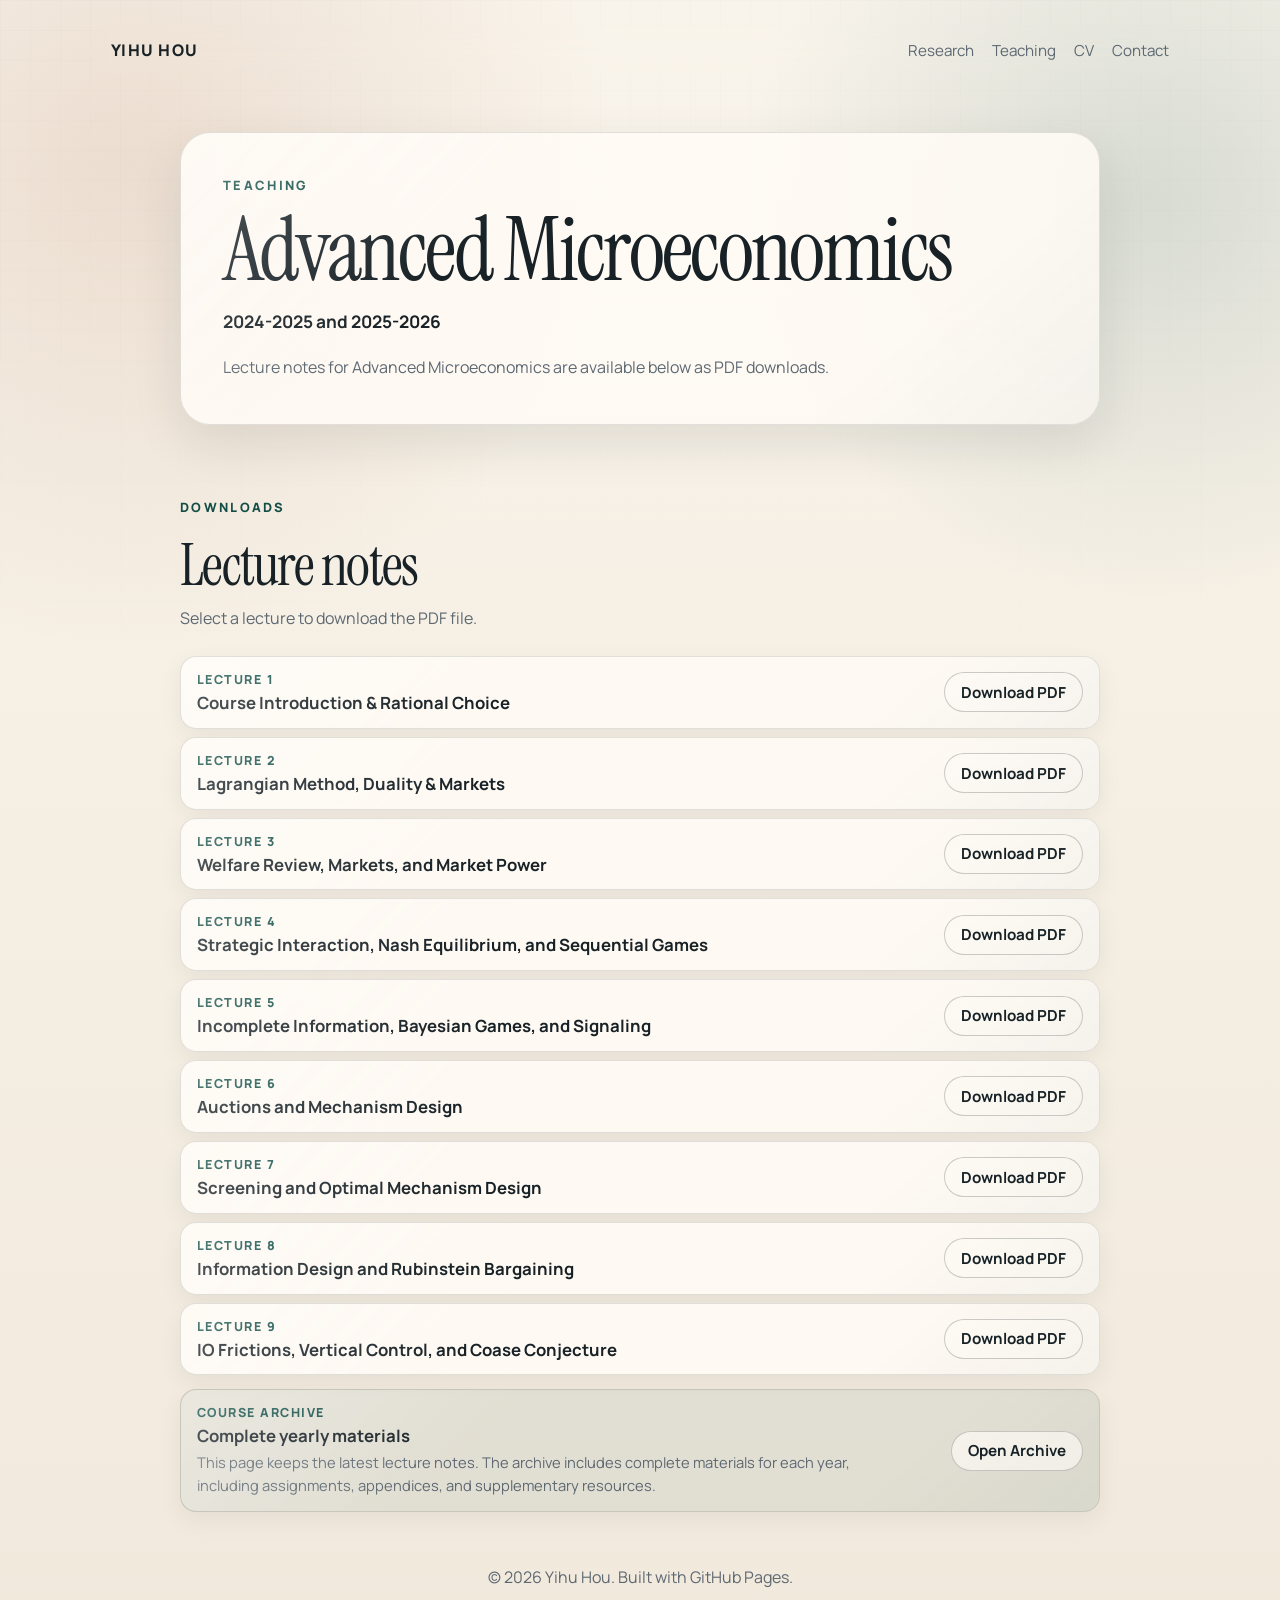
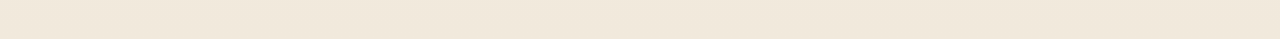
==== Teaching/advanced-microeconomics/index.html @ 3be5e12d "add course materials" ====
<!DOCTYPE html>
<html lang="en">
<head>
  <meta charset="UTF-8">
  <meta name="viewport" content="width=device-width, initial-scale=1.0">
  <title>Advanced Microeconomics | Yihu Hou</title>
  <meta
    name="description"
    content="Advanced Microeconomics course materials by Yihu Hou, including downloadable lecture notes."
  >
  <meta name="robots" content="index,follow">
  <link rel="canonical" href="https://yihuhou.github.io/Teaching/advanced-microeconomics/">
  <meta property="og:type" content="website">
  <meta property="og:url" content="https://yihuhou.github.io/Teaching/advanced-microeconomics/">
  <meta property="og:title" content="Advanced Microeconomics | Yihu Hou">
  <meta
    property="og:description"
    content="Download lecture notes for Advanced Microeconomics by Yihu Hou."
  >
  <link rel="preconnect" href="https://fonts.googleapis.com">
  <link rel="preconnect" href="https://fonts.gstatic.com" crossorigin>
  <link
    href="https://fonts.googleapis.com/css2?family=Instrument+Serif:ital@0;1&family=Manrope:wght@400;500;600;700;800&display=swap"
    rel="stylesheet"
  >
  <link rel="stylesheet" href="../../assets/styles.css">
</head>
<body>
  <div class="page-shell">
    <header class="site-header">
      <a class="brand" href="../../index.html">Yihu Hou</a>
      <nav class="site-nav" aria-label="Main navigation">
        <a href="../../index.html#research">Research</a>
        <a href="../../index.html#teaching">Teaching</a>
        <a href="../../index.html#cv">CV</a>
        <a href="../../index.html#contact">Contact</a>
      </nav>
    </header>

    <main id="top">
      <section class="section course-hero" data-reveal>
        <div class="course-hero-copy">
          <p class="eyebrow">Teaching</p>
          <h1>Advanced Microeconomics</h1>
          <p class="hero-role">2024-2025 and 2025-2026</p>
          <p class="hero-text">
            Lecture notes for Advanced Microeconomics are available below as PDF
            downloads.
          </p>
        </div>
      </section>

      <section class="section materials-section" data-reveal>
        <div class="section-heading">
          <p class="eyebrow">Downloads</p>
          <h2>Lecture notes</h2>
          <p class="section-note">
            Select a lecture to download the PDF file.
          </p>
        </div>

        <div class="materials-list" aria-label="Advanced Microeconomics PDF downloads">
          <article class="material-row">
            <div class="material-info">
              <span class="paper-tag">Lecture 1</span>
              <h3>Course Introduction &amp; Rational Choice</h3>
            </div>
            <a class="button button-secondary" href="lec1.pdf" download>Download PDF</a>
          </article>
          <article class="material-row">
            <div class="material-info">
              <span class="paper-tag">Lecture 2</span>
              <h3>Lagrangian Method, Duality &amp; Markets</h3>
            </div>
            <a class="button button-secondary" href="lec2.pdf" download>Download PDF</a>
          </article>
          <article class="material-row">
            <div class="material-info">
              <span class="paper-tag">Lecture 3</span>
              <h3>Welfare Review, Markets, and Market Power</h3>
            </div>
            <a class="button button-secondary" href="lec3.pdf" download>Download PDF</a>
          </article>
          <article class="material-row">
            <div class="material-info">
              <span class="paper-tag">Lecture 4</span>
              <h3>Strategic Interaction, Nash Equilibrium, and Sequential Games</h3>
            </div>
            <a class="button button-secondary" href="lec4.pdf" download>Download PDF</a>
          </article>
          <article class="material-row">
            <div class="material-info">
              <span class="paper-tag">Lecture 5</span>
              <h3>Incomplete Information, Bayesian Games, and Signaling</h3>
            </div>
            <a class="button button-secondary" href="lec5.pdf" download>Download PDF</a>
          </article>
          <article class="material-row">
            <div class="material-info">
              <span class="paper-tag">Lecture 6</span>
              <h3>Auctions and Mechanism Design</h3>
            </div>
            <a class="button button-secondary" href="lec6.pdf" download>Download PDF</a>
          </article>
          <article class="material-row">
            <div class="material-info">
              <span class="paper-tag">Lecture 7</span>
              <h3>Screening and Optimal Mechanism Design</h3>
            </div>
            <a class="button button-secondary" href="lec7.pdf" download>Download PDF</a>
          </article>
          <article class="material-row">
            <div class="material-info">
              <span class="paper-tag">Lecture 8</span>
              <h3>Information Design and Rubinstein Bargaining</h3>
            </div>
            <a class="button button-secondary" href="lec8.pdf" download>Download PDF</a>
          </article>
          <article class="material-row">
            <div class="material-info">
              <span class="paper-tag">Lecture 9</span>
              <h3>IO Frictions, Vertical Control, and Coase Conjecture</h3>
            </div>
            <a class="button button-secondary" href="lec9.pdf" download>Download PDF</a>
          </article>
          <article class="material-row material-row-note">
            <div class="material-info">
              <span class="paper-tag">Course archive</span>
              <h3>Complete yearly materials</h3>
              <p>
                This page keeps the latest lecture notes. The archive includes
                complete materials for each year, including assignments, appendices,
                and supplementary resources.
              </p>
            </div>
            <a
              class="button button-secondary"
              href="https://github.com/yihuhou/microeconomics"
              target="_blank"
              rel="noreferrer"
            >
              Open Archive
            </a>
          </article>
        </div>
      </section>
    </main>

    <footer class="site-footer">
      <p>&copy; <span id="current-year"></span> Yihu Hou. Built with GitHub Pages.</p>
    </footer>
  </div>

  <script src="../../assets/script.js"></script>
</body>
</html>
---- assets/styles.css ----
:root {
  --bg: #f6f1e8;
  --surface: rgba(255, 251, 245, 0.88);
  --surface-strong: #fffdf8;
  --ink: #172126;
  --muted: #5d6872;
  --line: rgba(23, 33, 38, 0.12);
  --line-strong: rgba(23, 33, 38, 0.22);
  --accent: #124e47;
  --accent-soft: rgba(18, 78, 71, 0.12);
  --warm: #9f5a34;
  --shadow: 0 18px 50px rgba(20, 29, 34, 0.1);
  --radius-xl: 30px;
  --radius-lg: 22px;
  --radius-md: 18px;
  --radius-sm: 999px;
  --max-width: 1100px;
}

*,
*::before,
*::after {
  box-sizing: border-box;
}

html {
  scroll-behavior: smooth;
}

body {
  margin: 0;
  min-height: 100vh;
  font-family: "Manrope", "Segoe UI", sans-serif;
  color: var(--ink);
  background:
    radial-gradient(circle at 10% 10%, rgba(159, 90, 52, 0.14), transparent 26%),
    radial-gradient(circle at 90% 12%, rgba(18, 78, 71, 0.14), transparent 22%),
    linear-gradient(180deg, #f9f4eb 0%, #f1e9dc 100%);
}

body::before {
  content: "";
  position: fixed;
  inset: 0;
  pointer-events: none;
  background-image:
    linear-gradient(rgba(23, 33, 38, 0.03) 1px, transparent 1px),
    linear-gradient(90deg, rgba(23, 33, 38, 0.03) 1px, transparent 1px);
  background-size: 30px 30px;
  mask-image: linear-gradient(180deg, rgba(0, 0, 0, 0.35), transparent 85%);
}

a {
  color: inherit;
  text-decoration: none;
}

img {
  display: block;
  max-width: 100%;
}

h1,
h2,
h3,
p,
dl,
dd,
dt,
figure {
  margin: 0;
}

ul {
  margin: 0;
  padding: 0;
}

.page-shell {
  width: min(calc(100% - 32px), var(--max-width));
  margin: 0 auto;
  padding: 24px 0 48px;
}

.site-header {
  position: sticky;
  top: 18px;
  z-index: 20;
  display: flex;
  align-items: center;
  justify-content: space-between;
  gap: 16px;
  padding: 14px 20px;
  margin-bottom: 28px;
  border: 1px solid transparent;
  border-radius: var(--radius-sm);
  backdrop-filter: blur(14px);
  transition:
    background-color 200ms ease,
    border-color 200ms ease,
    box-shadow 200ms ease;
}

.site-header.is-scrolled {
  background: rgba(255, 251, 245, 0.78);
  border-color: rgba(23, 33, 38, 0.08);
  box-shadow: 0 10px 28px rgba(20, 29, 34, 0.08);
}

.brand {
  font-size: 1rem;
  font-weight: 800;
  letter-spacing: 0.08em;
  text-transform: uppercase;
}

.site-nav {
  display: flex;
  flex-wrap: wrap;
  justify-content: flex-end;
  gap: 18px;
}

.site-nav a,
.paper-links a,
.contact-links a {
  transition:
    color 180ms ease,
    border-color 180ms ease,
    transform 180ms ease,
    background-color 180ms ease;
}

.site-nav a {
  font-size: 0.95rem;
  color: var(--muted);
}

.site-nav a:hover,
.site-nav a:focus-visible,
.paper-links a:hover,
.paper-links a:focus-visible,
.contact-links a:hover,
.contact-links a:focus-visible {
  color: var(--accent);
}

.section {
  padding: 36px 0;
}

.hero,
.research-grid,
.cv-grid {
  display: grid;
  gap: 20px;
}

.hero {
  grid-template-columns: minmax(0, 1.2fr) minmax(280px, 360px);
  align-items: center;
  padding-top: 42px;
}

.hero-copy,
.hero-photo,
.paper-card,
.teaching-card,
.course-hero-copy,
.material-row,
.cv-card,
.contact-panel {
  position: relative;
  overflow: hidden;
  border: 1px solid var(--line);
  border-radius: var(--radius-xl);
  background: var(--surface);
  box-shadow: var(--shadow);
}

.hero-copy,
.course-hero-copy,
.contact-panel {
  padding: clamp(28px, 4vw, 42px);
}

.hero-photo,
.paper-card,
.teaching-card,
.cv-card {
  padding: 22px;
}

.hero-copy::after,
.hero-photo::after,
.paper-card::after,
.teaching-card::after,
.course-hero-copy::after,
.material-row::after,
.cv-card::after,
.contact-panel::after {
  content: "";
  position: absolute;
  inset: 0;
  border-radius: inherit;
  pointer-events: none;
  background:
    linear-gradient(135deg, rgba(255, 255, 255, 0.28), transparent 34%),
    linear-gradient(320deg, rgba(18, 78, 71, 0.04), transparent 24%);
}

.eyebrow {
  margin-bottom: 10px;
  font-size: 0.8rem;
  font-weight: 800;
  letter-spacing: 0.18em;
  text-transform: uppercase;
  color: var(--accent);
}

h1,
h2 {
  font-family: "Instrument Serif", Georgia, serif;
  font-weight: 400;
  letter-spacing: -0.03em;
  line-height: 0.98;
}

h1 {
  font-size: clamp(3.2rem, 7vw, 5.5rem);
}

h2 {
  font-size: clamp(2.2rem, 4.5vw, 3.7rem);
}

h3 {
  font-size: 1.24rem;
  line-height: 1.3;
}

p,
li,
dd,
.section-note {
  line-height: 1.7;
}

.hero-role {
  margin-top: 14px;
  max-width: 34rem;
  font-size: 1.08rem;
  font-weight: 700;
}

.hero-text,
.section-note,
.paper-card p,
.material-info p,
.cv-item p,
.teaching-text,
.teaching-term,
.site-nav a,
.paper-links span,
.contact-links a,
.site-footer {
  color: var(--muted);
}

.hero-text {
  max-width: 40rem;
  margin-top: 18px;
}

.hero-points {
  display: grid;
  gap: 10px;
  margin-top: 22px;
  list-style: none;
}

.hero-points li {
  position: relative;
  padding-left: 22px;
}

.hero-points li::before {
  content: "";
  position: absolute;
  top: 11px;
  left: 0;
  width: 8px;
  height: 8px;
  border-radius: 50%;
  background: var(--warm);
}

.hero-actions {
  display: flex;
  flex-wrap: wrap;
  gap: 14px;
  margin-top: 28px;
}

.button {
  display: inline-flex;
  align-items: center;
  justify-content: center;
  min-height: 48px;
  padding: 0 20px;
  border-radius: var(--radius-sm);
  font-size: 0.95rem;
  font-weight: 700;
  transition:
    transform 180ms ease,
    background-color 180ms ease,
    border-color 180ms ease,
    color 180ms ease;
}

.button:hover,
.button:focus-visible {
  transform: translateY(-2px);
}

.button-primary {
  color: #fffdf8;
  background: var(--ink);
}

.button-primary:hover,
.button-primary:focus-visible {
  background: var(--accent);
}

.button-secondary {
  border: 1px solid var(--line-strong);
  background: rgba(255, 251, 245, 0.72);
}

.button-secondary:hover,
.button-secondary:focus-visible {
  border-color: var(--accent);
}

.hero-meta {
  display: grid;
  grid-template-columns: repeat(3, minmax(0, 1fr));
  gap: 16px;
  margin-top: 30px;
  padding-top: 22px;
  border-top: 1px solid var(--line);
}

.hero-meta dt {
  margin-bottom: 6px;
  font-size: 0.78rem;
  font-weight: 800;
  letter-spacing: 0.12em;
  text-transform: uppercase;
  color: var(--warm);
}

.hero-photo {
  align-self: stretch;
  display: flex;
  align-items: center;
  justify-content: center;
  background:
    radial-gradient(circle at 20% 16%, rgba(159, 90, 52, 0.14), transparent 26%),
    linear-gradient(180deg, rgba(255, 251, 245, 0.95), rgba(244, 236, 224, 0.82));
}

.hero-photo img {
  width: 100%;
  max-width: 300px;
  aspect-ratio: 3 / 4;
  object-fit: cover;
  border-radius: 24px;
  box-shadow: 0 18px 40px rgba(20, 29, 34, 0.14);
}

.section-heading {
  display: grid;
  gap: 10px;
  margin-bottom: 24px;
}

.research-grid {
  grid-template-columns: repeat(12, minmax(0, 1fr));
}

.paper-card {
  display: grid;
  gap: 16px;
}

.paper-card-featured {
  grid-column: span 6;
  background:
    linear-gradient(135deg, rgba(18, 78, 71, 0.08), transparent 36%),
    var(--surface);
}

.research-grid .paper-card:nth-child(2),
.research-grid .paper-card:nth-child(3) {
  grid-column: span 3;
}

.paper-meta {
  display: flex;
  flex-wrap: wrap;
  align-items: center;
  justify-content: space-between;
  gap: 10px;
}

.paper-tag,
.paper-date {
  font-size: 0.78rem;
  font-weight: 800;
  letter-spacing: 0.12em;
  text-transform: uppercase;
}

.paper-tag {
  color: var(--accent);
}

.paper-date {
  color: var(--warm);
}

.paper-links {
  display: flex;
  flex-wrap: wrap;
  gap: 10px;
  margin-top: auto;
}

.paper-links a,
.paper-links span,
.contact-links a {
  display: inline-flex;
  align-items: center;
  justify-content: center;
  min-height: 42px;
  padding: 0 14px;
  border: 1px solid var(--line);
  border-radius: var(--radius-sm);
  background: rgba(255, 251, 245, 0.74);
}

.paper-links a:hover,
.paper-links a:focus-visible,
.contact-links a:hover,
.contact-links a:focus-visible {
  transform: translateY(-1px);
  border-color: rgba(18, 78, 71, 0.28);
}

.teaching-card {
  display: grid;
  gap: 20px;
}

.teaching-summary {
  display: flex;
  flex-wrap: wrap;
  align-items: center;
  justify-content: space-between;
  gap: 18px;
}

.teaching-summary .paper-links {
  margin-top: 0;
}

.teaching-summary h3 {
  margin-top: 6px;
}

.teaching-term {
  margin-top: 6px;
  font-weight: 700;
}

.teaching-text {
  max-width: 44rem;
  margin-top: 8px;
}

.course-hero,
.materials-section {
  max-width: 920px;
  margin: 0 auto;
}

.course-hero {
  padding-top: 28px;
}

.materials-list {
  display: grid;
  gap: 8px;
}

.material-row {
  display: flex;
  align-items: center;
  justify-content: space-between;
  gap: 16px;
  padding: 14px 16px;
  border-radius: 16px;
  box-shadow: 0 8px 24px rgba(20, 29, 34, 0.06);
}

.material-info {
  display: grid;
  gap: 4px;
  min-width: 0;
}

.material-row h3 {
  font-size: 1.05rem;
}

.material-row-note {
  margin-top: 6px;
  background: rgba(18, 78, 71, 0.07);
}

.material-info p {
  max-width: 42rem;
  font-size: 0.92rem;
  line-height: 1.55;
}

.material-row .button {
  min-height: 40px;
  flex: 0 0 auto;
  padding: 0 16px;
}

.cv-grid {
  grid-template-columns: repeat(2, minmax(0, 1fr));
}

.cv-card {
  display: grid;
  gap: 18px;
}

.cv-card-large {
  grid-row: span 2;
}

.cv-item {
  display: grid;
  grid-template-columns: 100px 1fr;
  gap: 14px;
  padding-top: 16px;
  border-top: 1px solid var(--line);
}

.cv-date {
  font-size: 0.8rem;
  font-weight: 800;
  letter-spacing: 0.12em;
  text-transform: uppercase;
  color: var(--warm);
}

.cv-item strong {
  display: block;
  margin-bottom: 4px;
  line-height: 1.4;
}

.contact-links {
  display: flex;
  flex-wrap: wrap;
  gap: 12px;
}

.contact-panel {
  display: grid;
  gap: 18px;
  background:
    radial-gradient(circle at 90% 20%, rgba(159, 90, 52, 0.15), transparent 28%),
    linear-gradient(135deg, rgba(18, 78, 71, 0.06), transparent 34%),
    var(--surface);
}

.contact-panel h2 {
  max-width: 22ch;
  font-family: "Manrope", "Segoe UI", sans-serif;
  font-size: clamp(1.55rem, 2.8vw, 2.2rem);
  font-weight: 700;
  letter-spacing: -0.02em;
  line-height: 1.18;
}

.site-footer {
  padding-top: 16px;
  text-align: center;
}

[data-reveal] {
  opacity: 0;
  transform: translateY(18px);
  transition:
    opacity 700ms ease,
    transform 700ms ease;
}

[data-reveal].is-visible {
  opacity: 1;
  transform: translateY(0);
}

@media (max-width: 1024px) {
  .hero,
  .cv-grid {
    grid-template-columns: 1fr;
  }

  .research-grid {
    grid-template-columns: 1fr;
  }

  .paper-card-featured,
  .research-grid .paper-card:nth-child(2),
  .research-grid .paper-card:nth-child(3) {
    grid-column: auto;
  }

  .cv-card-large {
    grid-row: auto;
  }
}

@media (max-width: 720px) {
  .page-shell {
    width: min(calc(100% - 20px), var(--max-width));
    padding-top: 14px;
  }

  .site-header {
    position: static;
    padding: 12px 16px;
    border-radius: 22px;
    background: rgba(255, 251, 245, 0.8);
    border-color: rgba(23, 33, 38, 0.08);
  }

  .site-nav {
    gap: 14px;
  }

  .hero {
    padding-top: 18px;
  }

  .hero-copy,
  .hero-photo,
  .paper-card,
  .teaching-card,
  .course-hero-copy,
  .material-row,
  .cv-card,
  .contact-panel {
    border-radius: 24px;
  }

  .hero-meta,
  .cv-item {
    grid-template-columns: 1fr;
  }

  .material-row {
    align-items: flex-start;
    flex-direction: column;
    gap: 12px;
  }

  .hero-photo img {
    max-width: 260px;
  }
}

@media (prefers-reduced-motion: reduce) {
  html {
    scroll-behavior: auto;
  }

  *,
  *::before,
  *::after {
    animation: none !important;
    transition: none !important;
  }

  [data-reveal] {
    opacity: 1;
    transform: none;
  }
}
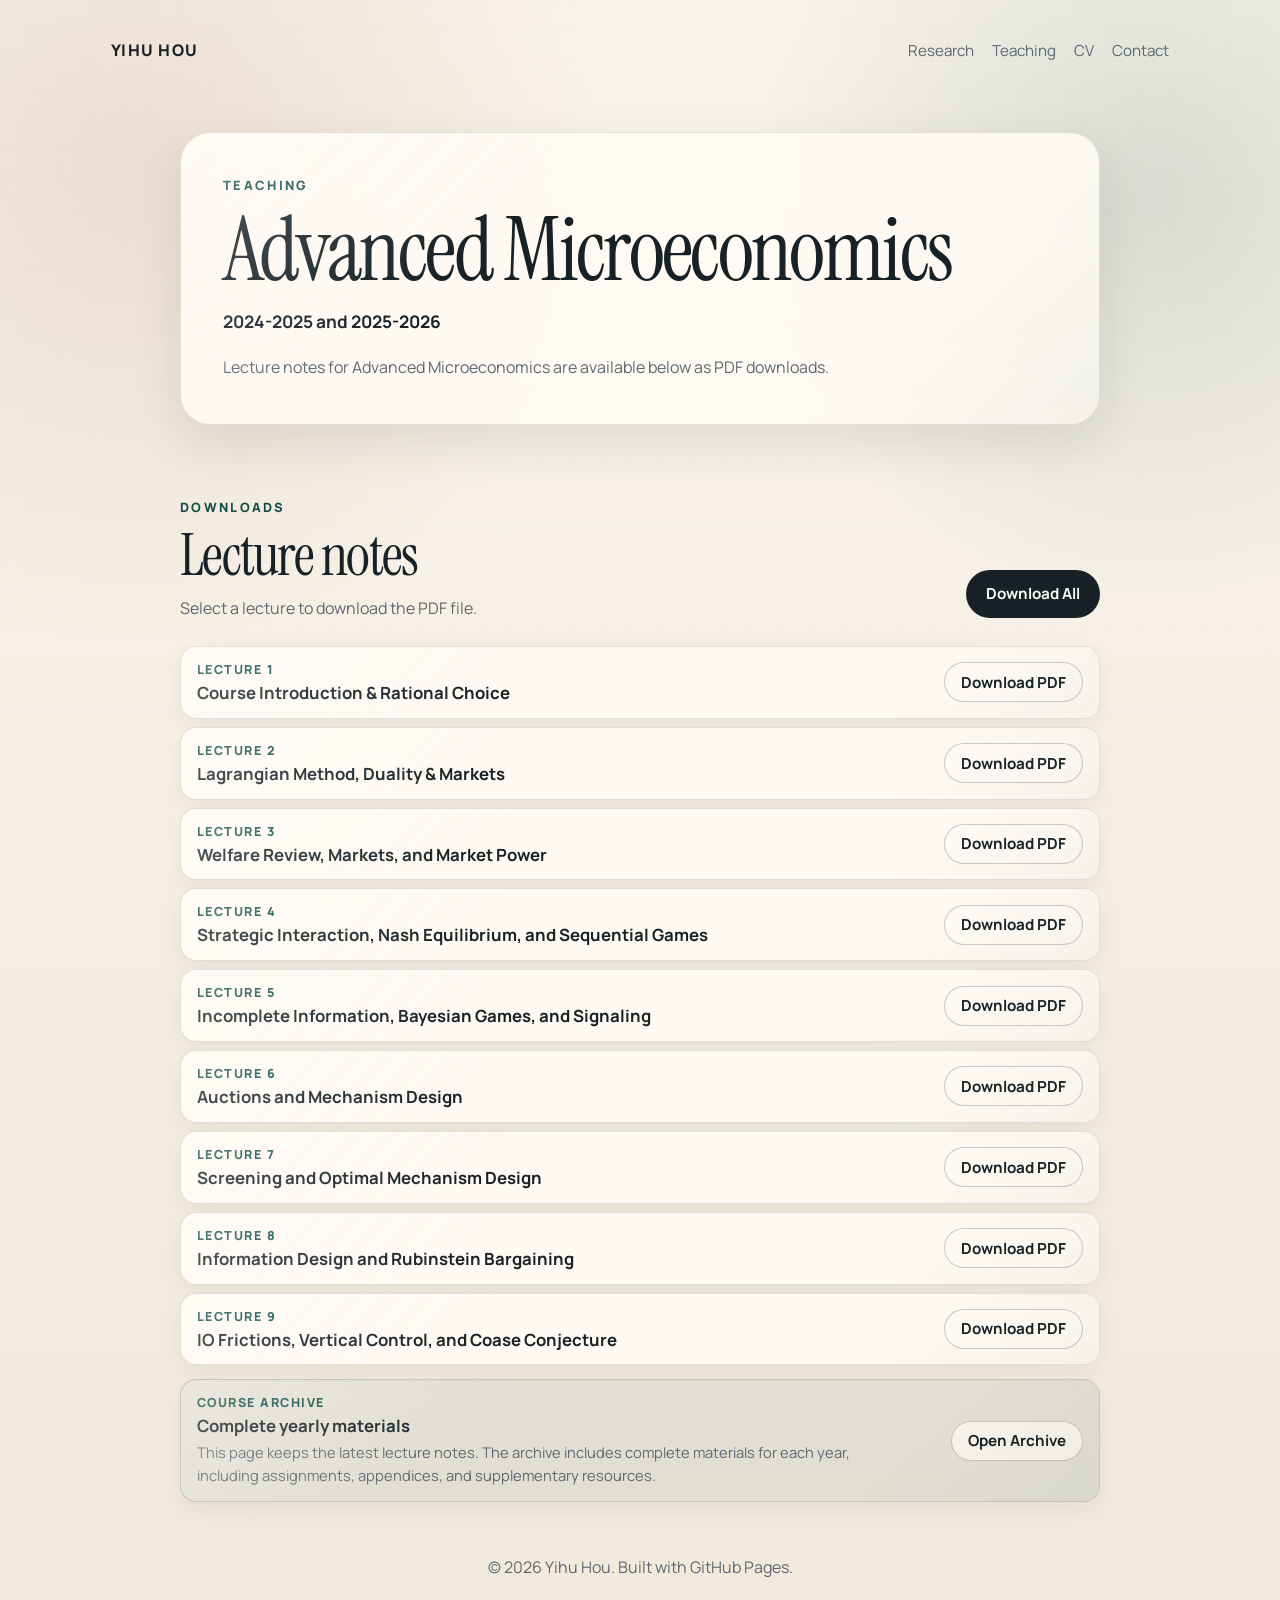
==== commit f43d2717: "add download-all option" ====
--- a/Teaching/advanced-microeconomics/index.html
+++ b/Teaching/advanced-microeconomics/index.html
@@ -51,12 +51,21 @@
       </section>
 
       <section class="section materials-section" data-reveal>
-        <div class="section-heading">
-          <p class="eyebrow">Downloads</p>
-          <h2>Lecture notes</h2>
-          <p class="section-note">
-            Select a lecture to download the PDF file.
-          </p>
+        <div class="section-heading materials-heading">
+          <div>
+            <p class="eyebrow">Downloads</p>
+            <h2>Lecture notes</h2>
+            <p class="section-note">
+              Select a lecture to download the PDF file.
+            </p>
+          </div>
+          <a
+            class="button button-primary"
+            href="advanced-microeconomics-lecture-notes.zip"
+            download
+          >
+            Download All
+          </a>
         </div>
 
         <div class="materials-list" aria-label="Advanced Microeconomics PDF downloads">
--- a/assets/styles.css
+++ b/assets/styles.css
@@ -505,6 +505,20 @@
   gap: 8px;
 }
 
+.materials-heading {
+  grid-template-columns: 1fr auto;
+  align-items: end;
+  gap: 18px;
+}
+
+.materials-heading .section-note {
+  margin-top: 10px;
+}
+
+.materials-heading .button {
+  margin-bottom: 4px;
+}
+
 .material-row {
   display: flex;
   align-items: center;
@@ -684,6 +698,15 @@
     gap: 12px;
   }
 
+  .materials-heading {
+    grid-template-columns: 1fr;
+  }
+
+  .materials-heading .button {
+    width: fit-content;
+    margin-bottom: 0;
+  }
+
   .hero-photo img {
     max-width: 260px;
   }
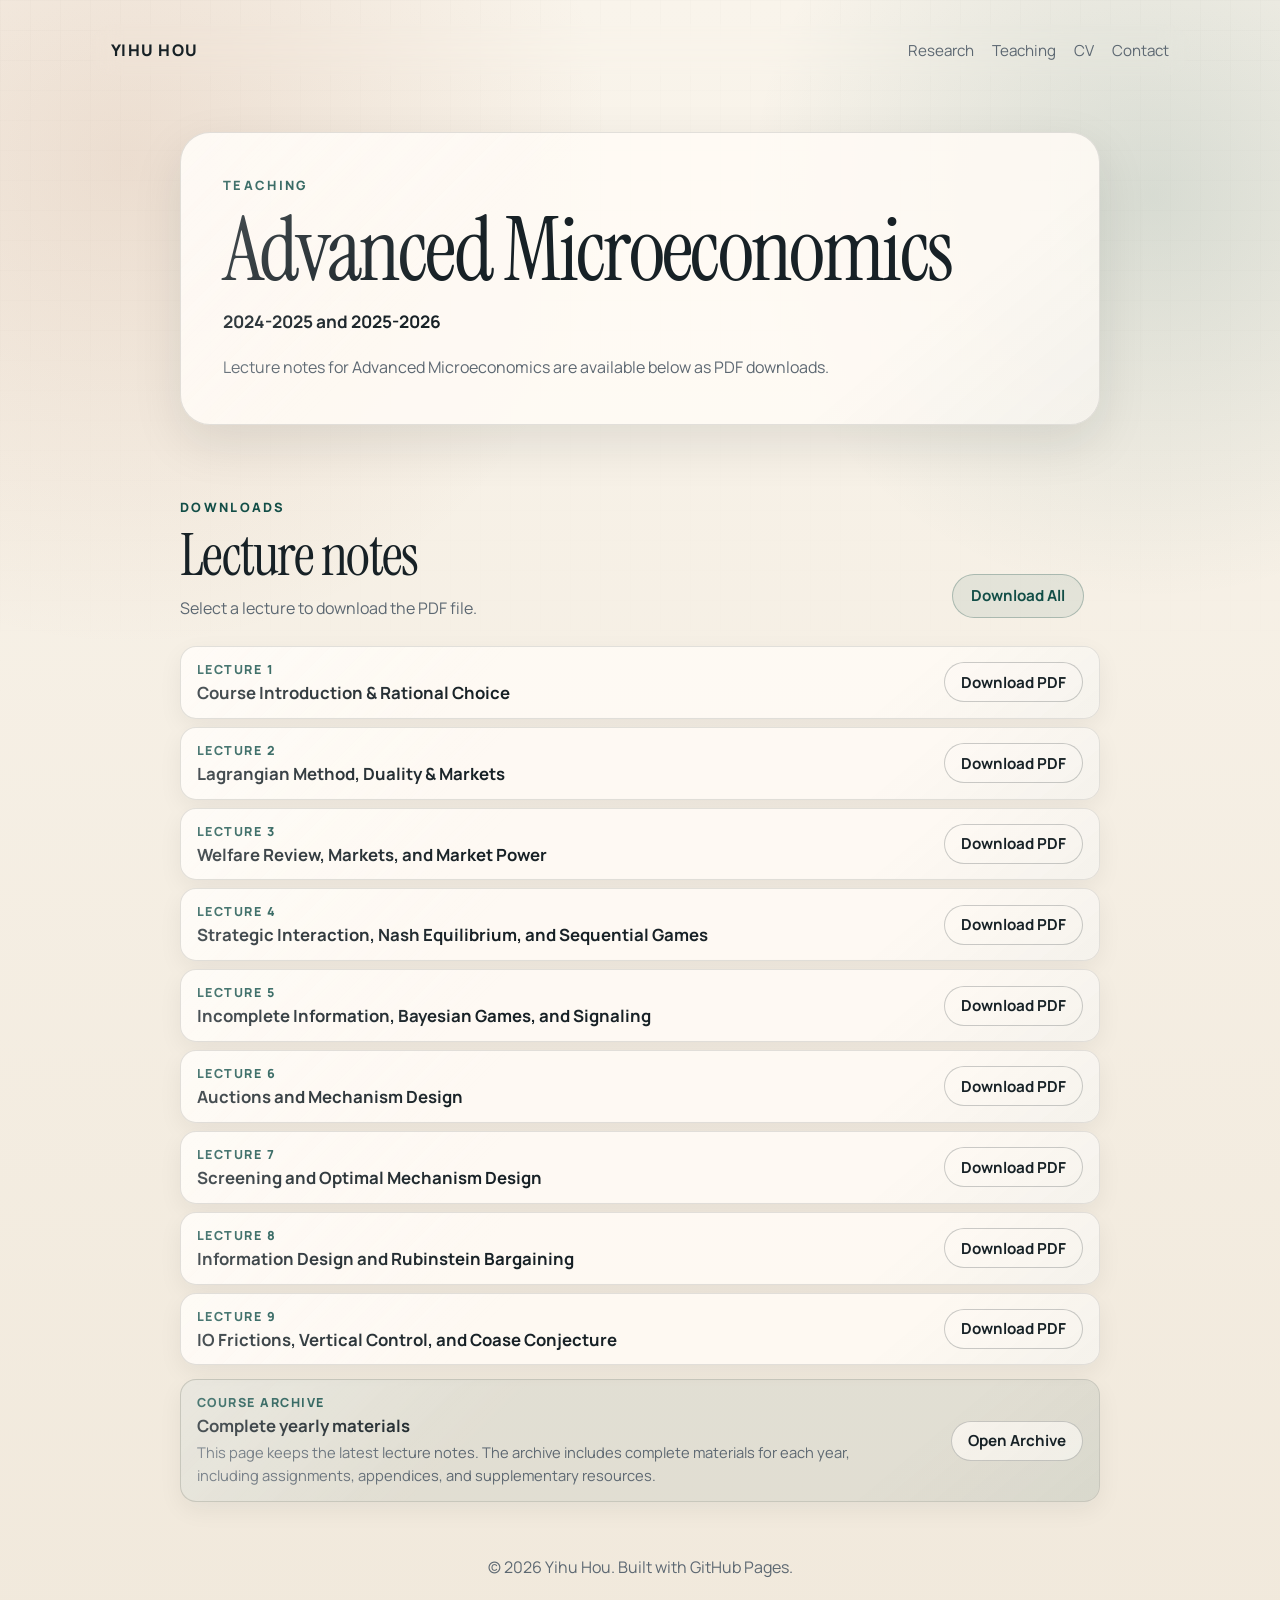
==== commit 15c4c90b: "调整按钮样式" ====
--- a/Teaching/advanced-microeconomics/index.html
+++ b/Teaching/advanced-microeconomics/index.html
@@ -60,7 +60,7 @@
             </p>
           </div>
           <a
-            class="button button-primary"
+            class="button button-download-all"
             href="advanced-microeconomics-lecture-notes.zip"
             download
           >
--- a/assets/styles.css
+++ b/assets/styles.css
@@ -343,6 +343,21 @@
   border-color: var(--accent);
 }
 
+.button-download-all {
+  min-height: 44px;
+  padding: 0 18px;
+  color: var(--accent);
+  border: 1px solid rgba(18, 78, 71, 0.28);
+  background: rgba(18, 78, 71, 0.08);
+}
+
+.button-download-all:hover,
+.button-download-all:focus-visible {
+  color: #fffdf8;
+  border-color: var(--accent);
+  background: var(--accent);
+}
+
 .hero-meta {
   display: grid;
   grid-template-columns: repeat(3, minmax(0, 1fr));
@@ -516,7 +531,11 @@
 }
 
 .materials-heading .button {
+  width: auto;
+  justify-self: end;
+  margin-right: 16px;
   margin-bottom: 4px;
+  white-space: nowrap;
 }
 
 .material-row {
@@ -703,7 +722,9 @@
   }
 
   .materials-heading .button {
-    width: fit-content;
+    width: auto;
+    justify-self: start;
+    margin-right: 0;
     margin-bottom: 0;
   }
 
